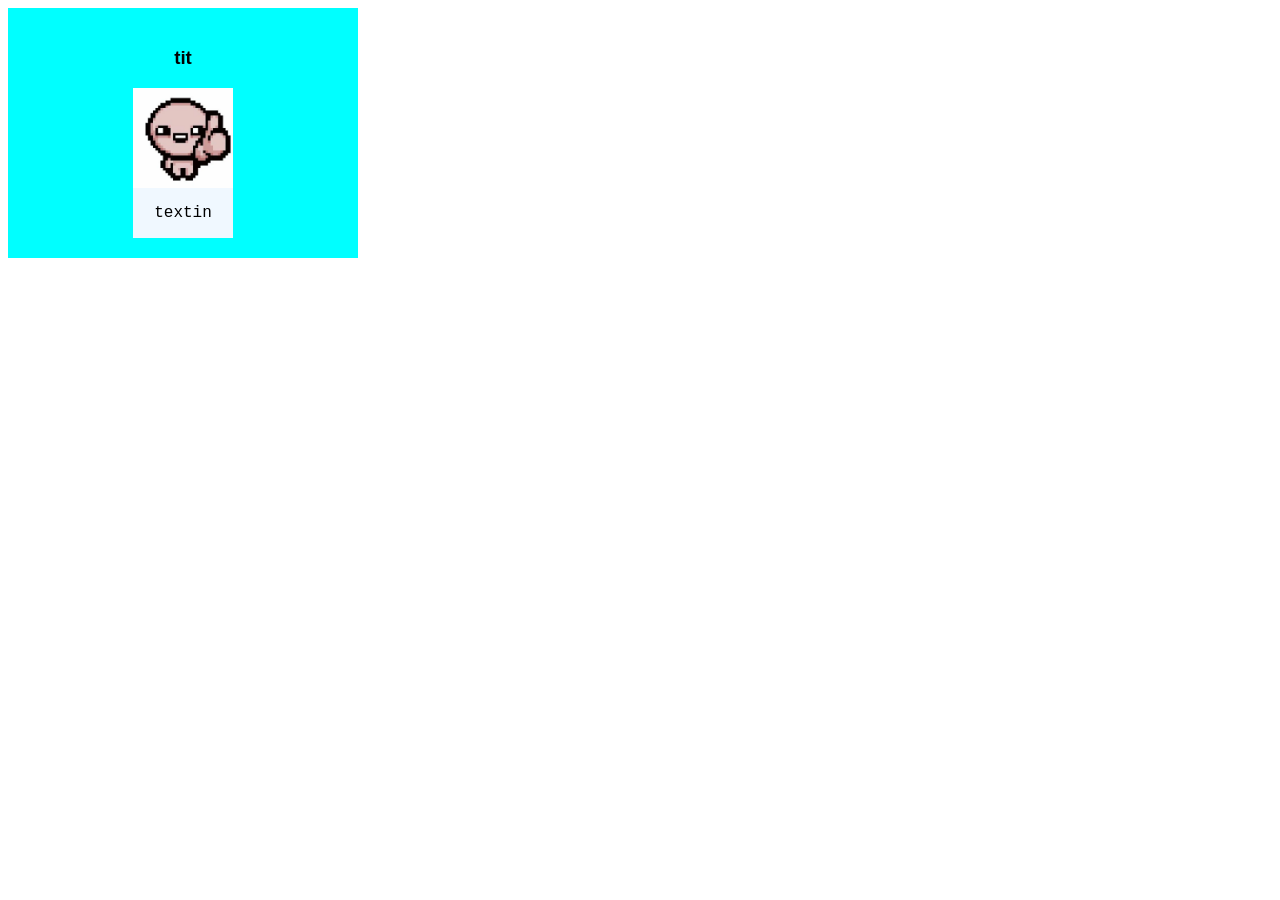
==== index.html @ 98f190f7 "Add files via upload" ====
<!DOCTYPE html>
<html lang="pt-br">
<head>
    <meta charset="UTF-8">
    <meta name="viewport" content="width=device-width, initial-scale=1.0">
    <title>Danyfication</title>

    <!-- styles -->
     <link rel="stylesheet" href="style.css">

</head>
<body>
    <div id="tudo">
        <div id="bloco">
            <h3 id="tit">tit</h3>
            <div id="content">
                <img src="images.webp" alt="cegos não são bem-vindos pois não VÊ" id="img">
                <p id="textin">textin</p>
            </div>
        </div>
    </div>
</body>
</html>
---- style.css ----
#tudo{
    display: grid;
}
    
    
#bloco{
    width: 350px;
    height: 250px;
    display: flex;
    flex-direction: column;
    place-items: center;
    justify-content: center;
    background-color: aqua;
}
#tit{
    font-family: 'Franklin Gothic Medium', 'Arial Narrow', Arial, sans-serif;
}
#content{
    display: flex;
    flex-direction: column;
    place-items: center;
    justify-content: center;
    background-color: aliceblue;
}
#img{
    width: 100px;
    height: 100px;
}
#textin{
    font-family: 'Courier New', Courier, monospace;
}
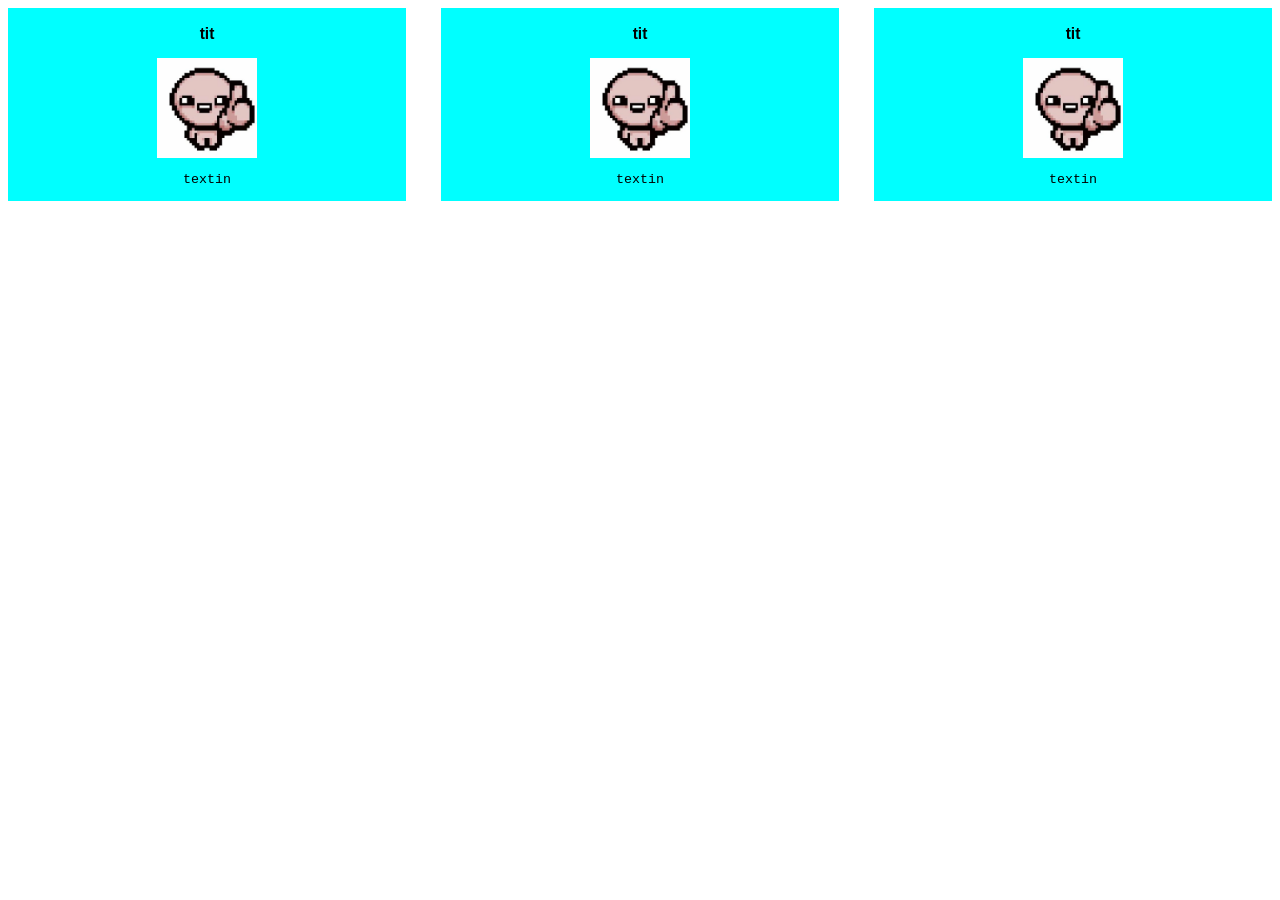
==== commit 86a1205c: "Add files via upload" ====
--- a/index.html
+++ b/index.html
@@ -11,13 +11,21 @@
 </head>
 <body>
     <div id="tudo">
-        <div id="bloco">
+        <button id="bloco" onclick="">
             <h3 id="tit">tit</h3>
-            <div id="content">
-                <img src="images.webp" alt="cegos não são bem-vindos pois não VÊ" id="img">
-                <p id="textin">textin</p>
-            </div>
-        </div>
+            <img src="images.webp" alt="cegos não são bem-vindos pois não VÊ" id="img">
+            <p id="textin">textin</p>
+        </button>
+        <button id="bloco" onclick="">
+            <h3 id="tit">tit</h3>
+            <img src="images.webp" alt="cegos não são bem-vindos pois não VÊ" id="img">
+            <p id="textin">textin</p>
+        </button>
+        <button id="bloco" onclick="">
+            <h3 id="tit">tit</h3>
+            <img src="images.webp" alt="cegos não são bem-vindos pois não VÊ" id="img">
+            <p id="textin">textin</p>
+        </button>
     </div>
 </body>
 </html>
--- a/style.css
+++ b/style.css
@@ -1,26 +1,22 @@
 #tudo{
     display: grid;
+    grid-template-columns: repeat(auto-fit, minmax(350px, 1fr));
+    gap: 35px;
 }
     
     
 #bloco{
-    width: 350px;
-    height: 250px;
+    width: 100%;
+    height: 100%;
     display: flex;
     flex-direction: column;
     place-items: center;
-    justify-content: center;
-    background-color: aqua;
+    justify-content: center;    
+    background-color: aqua; 
+    border: none;
 }
 #tit{
     font-family: 'Franklin Gothic Medium', 'Arial Narrow', Arial, sans-serif;
-}
-#content{
-    display: flex;
-    flex-direction: column;
-    place-items: center;
-    justify-content: center;
-    background-color: aliceblue;
 }
 #img{
     width: 100px;
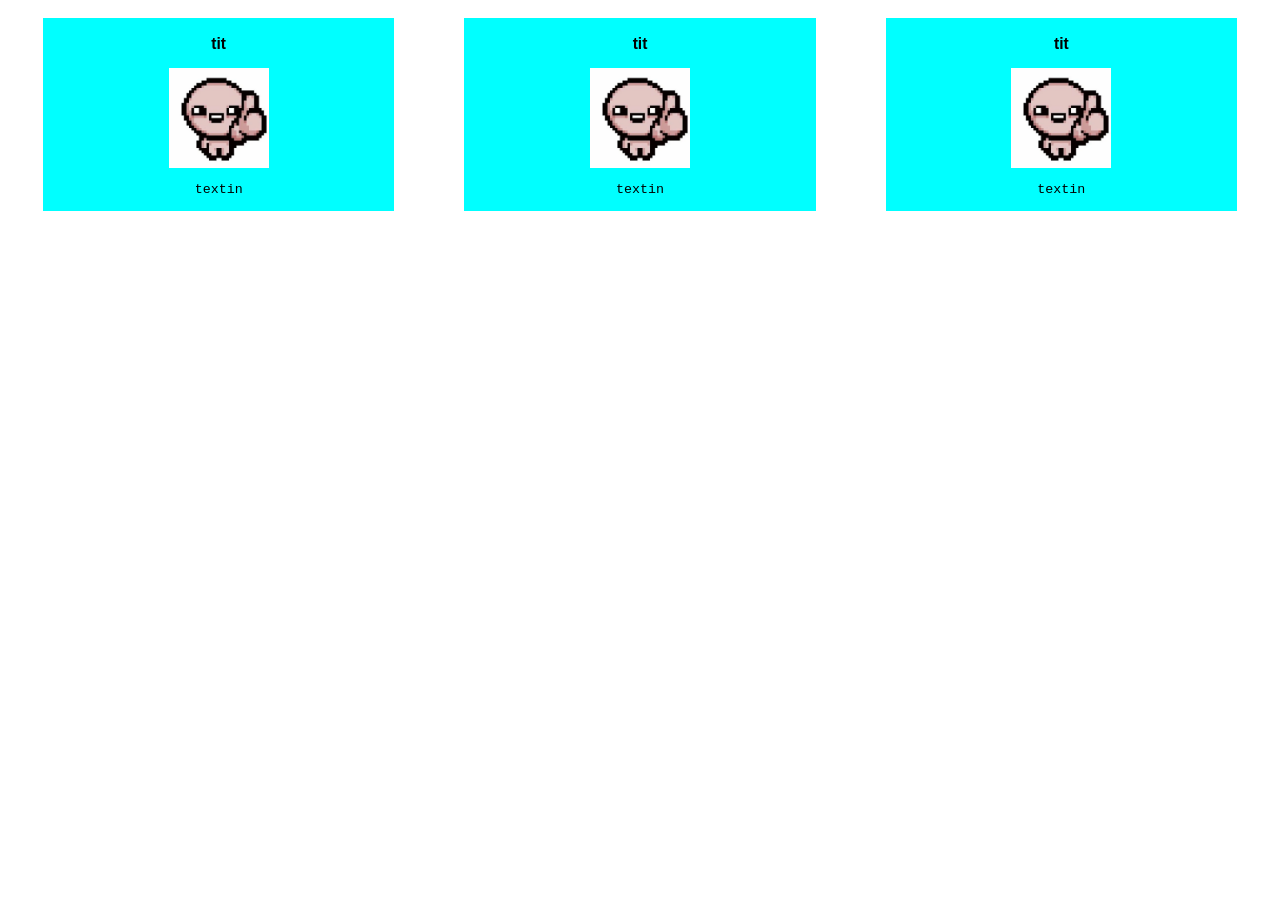
==== commit 0d360ff0: "Add files via upload" ====
--- a/index.html
+++ b/index.html
@@ -13,17 +13,17 @@
     <div id="tudo">
         <button id="bloco" onclick="">
             <h3 id="tit">tit</h3>
-            <img src="images.webp" alt="cegos não são bem-vindos pois não VÊ" id="img">
+            <img src="images.webp" id="img">
             <p id="textin">textin</p>
         </button>
         <button id="bloco" onclick="">
             <h3 id="tit">tit</h3>
-            <img src="images.webp" alt="cegos não são bem-vindos pois não VÊ" id="img">
+            <img src="images.webp" id="img">
             <p id="textin">textin</p>
         </button>
         <button id="bloco" onclick="">
             <h3 id="tit">tit</h3>
-            <img src="images.webp" alt="cegos não são bem-vindos pois não VÊ" id="img">
+            <img src="images.webp" id="img">
             <p id="textin">textin</p>
         </button>
     </div>
--- a/style.css
+++ b/style.css
@@ -1,13 +1,14 @@
 #tudo{
+    padding: 10px 35px;
     display: grid;
     grid-template-columns: repeat(auto-fit, minmax(350px, 1fr));
-    gap: 35px;
+    gap: 70px;
 }
     
     
 #bloco{
     width: 100%;
-    height: 100%;
+    height:100%;
     display: flex;
     flex-direction: column;
     place-items: center;
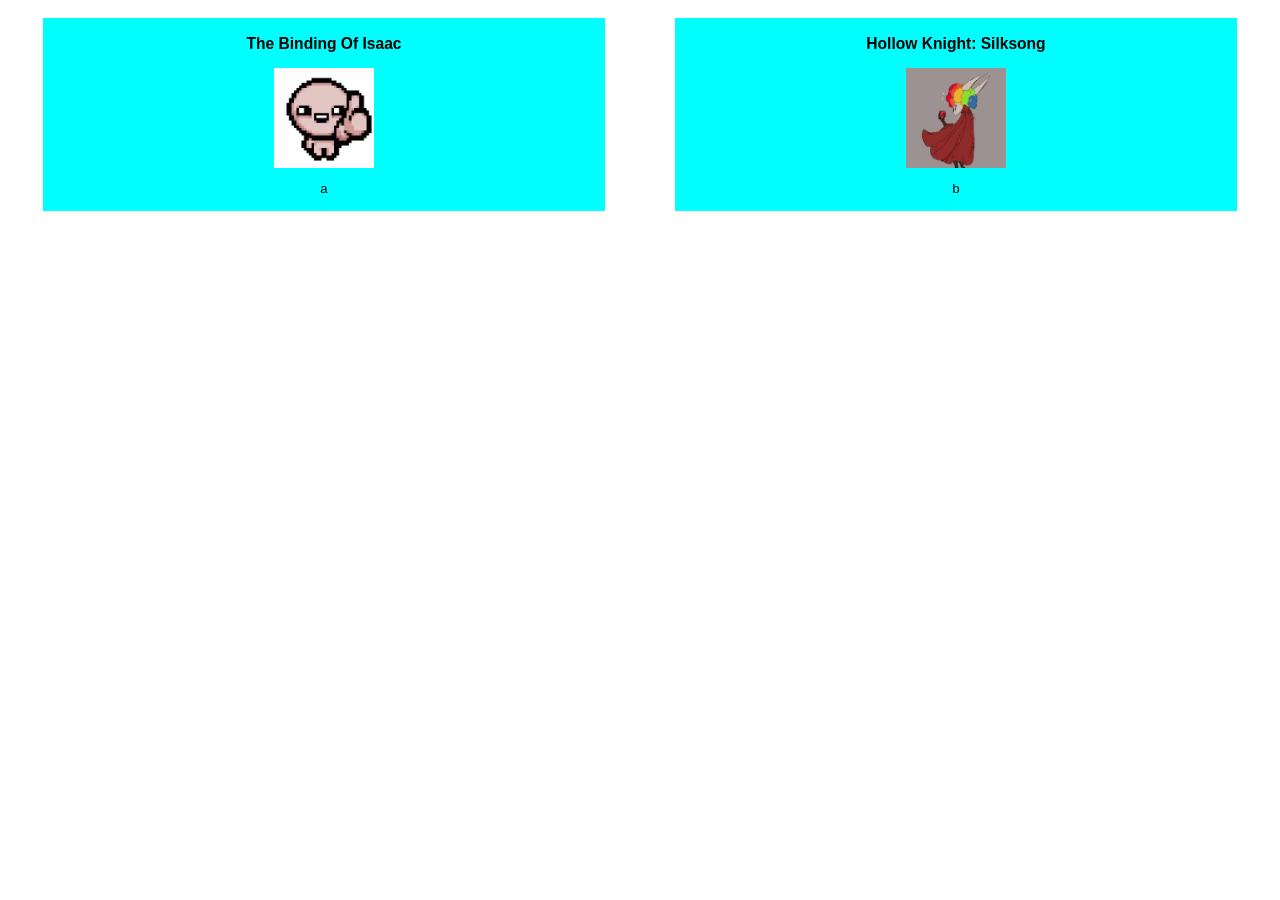
==== commit e209f4e3: "Add files via upload" ====
--- a/index.html
+++ b/index.html
@@ -11,21 +11,8 @@
 </head>
 <body>
     <div id="tudo">
-        <button id="bloco" onclick="">
-            <h3 id="tit">tit</h3>
-            <img src="images.webp" id="img">
-            <p id="textin">textin</p>
-        </button>
-        <button id="bloco" onclick="">
-            <h3 id="tit">tit</h3>
-            <img src="images.webp" id="img">
-            <p id="textin">textin</p>
-        </button>
-        <button id="bloco" onclick="">
-            <h3 id="tit">tit</h3>
-            <img src="images.webp" id="img">
-            <p id="textin">textin</p>
-        </button>
+        
     </div>
+    <script src="script.js"></script>
 </body>
 </html>
--- a/style.css
+++ b/style.css
@@ -1,7 +1,7 @@
 #tudo{
     padding: 10px 35px;
     display: grid;
-    grid-template-columns: repeat(auto-fit, minmax(350px, 1fr));
+    grid-template-columns: repeat(auto-fit, minmax(200px, 1fr));
     gap: 70px;
 }
     
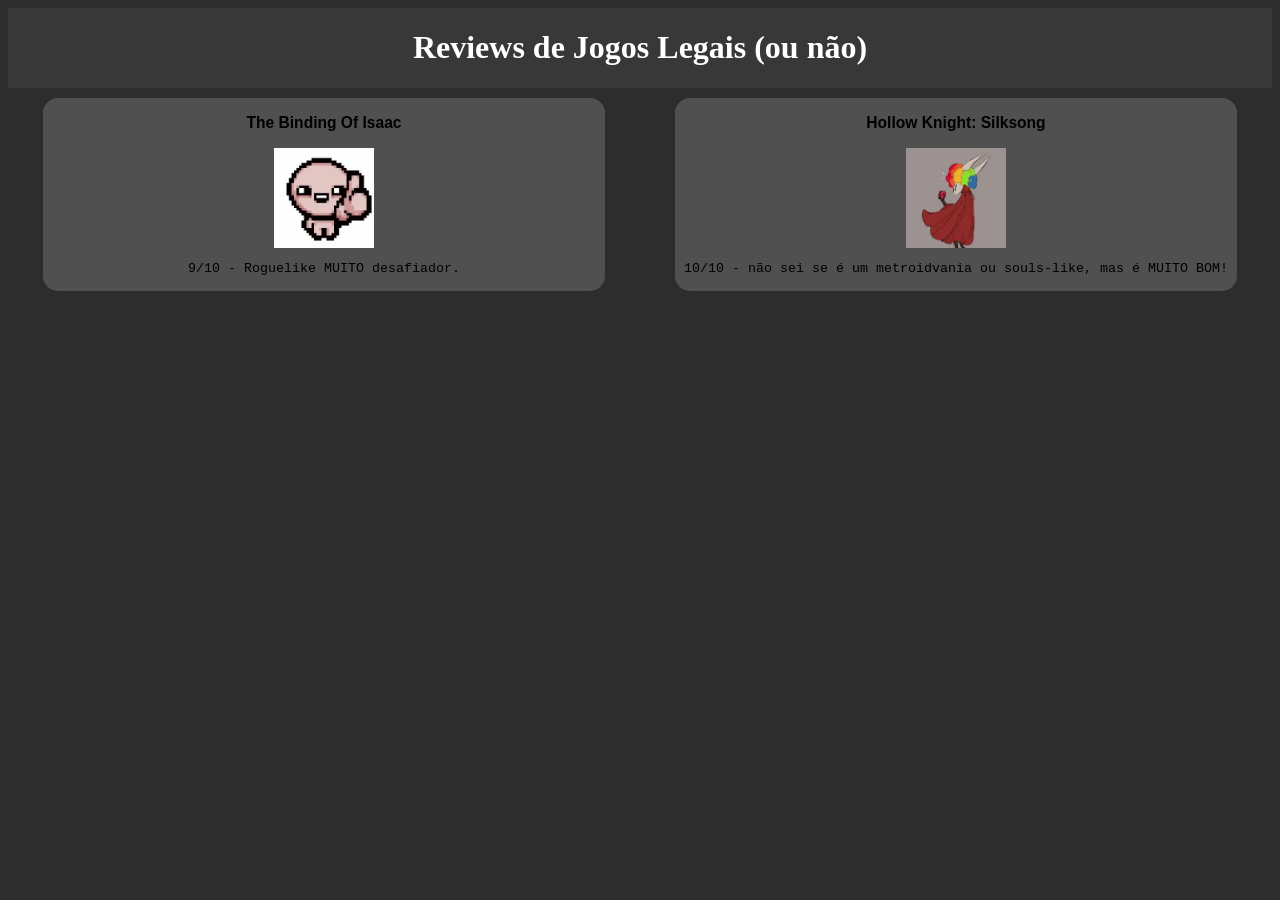
==== commit d3fb465c: "Add files via upload" ====
--- a/index.html
+++ b/index.html
@@ -10,9 +10,13 @@
 
 </head>
 <body>
-    <div id="tudo">
-        
+    <!-- Conteúdo principal -->
+    <div id="headerReviews">
+        <h1 id="HRtit">Reviews de Jogos Legais (ou não)</h1>
     </div>
+
+    <div id="tudo"> </div>
+
     <script src="script.js"></script>
 </body>
 </html>
--- a/style.css
+++ b/style.css
@@ -1,21 +1,52 @@
+/* Paleta de cores */
+    :root{
+        --HRtit: white;
+        --fundoReviews: rgb(45, 45, 45);
+        --blocoSelecionado: rgb(200, 129, 29);
+        --blocoNormal: rgb(80, 80, 80);
+    }
+
+/* Já é bem autodescritivo */
 #tudo{
     padding: 10px 35px;
     display: grid;
     grid-template-columns: repeat(auto-fit, minmax(200px, 1fr));
     gap: 70px;
 }
+
+body{
+    background-color:var(--fundoReviews);
+}
+
+#headerReviews{
+    display: flex;
+    background-color: rgba(73, 73, 73, 0.4);
+    justify-content: center;
+    place-items: center;
+}
+#HRtit{
+    font-family:Georgia, 'Times New Roman', Times, serif;
+    color: var(--HRtit);
+}
     
-    
-#bloco{
+/* Cada bloco nas reviews */
+#blocoR{
     width: 100%;
     height:100%;
     display: flex;
     flex-direction: column;
     place-items: center;
     justify-content: center;    
-    background-color: aqua; 
+    background-color: var(--blocoNormal); 
     border: none;
+    border-radius: 15px;
+    transition: scale 0.4s ease;
 }
+#blocoR:hover{
+    background-color: var(--blocoSelecionado);
+    scale: 1.1;
+}
+/* Conteúdo dos blocos de review */
 #tit{
     font-family: 'Franklin Gothic Medium', 'Arial Narrow', Arial, sans-serif;
 }
@@ -25,4 +56,6 @@
 }
 #textin{
     font-family: 'Courier New', Courier, monospace;
-}+}
+
+/* oq fazer abaixo? */
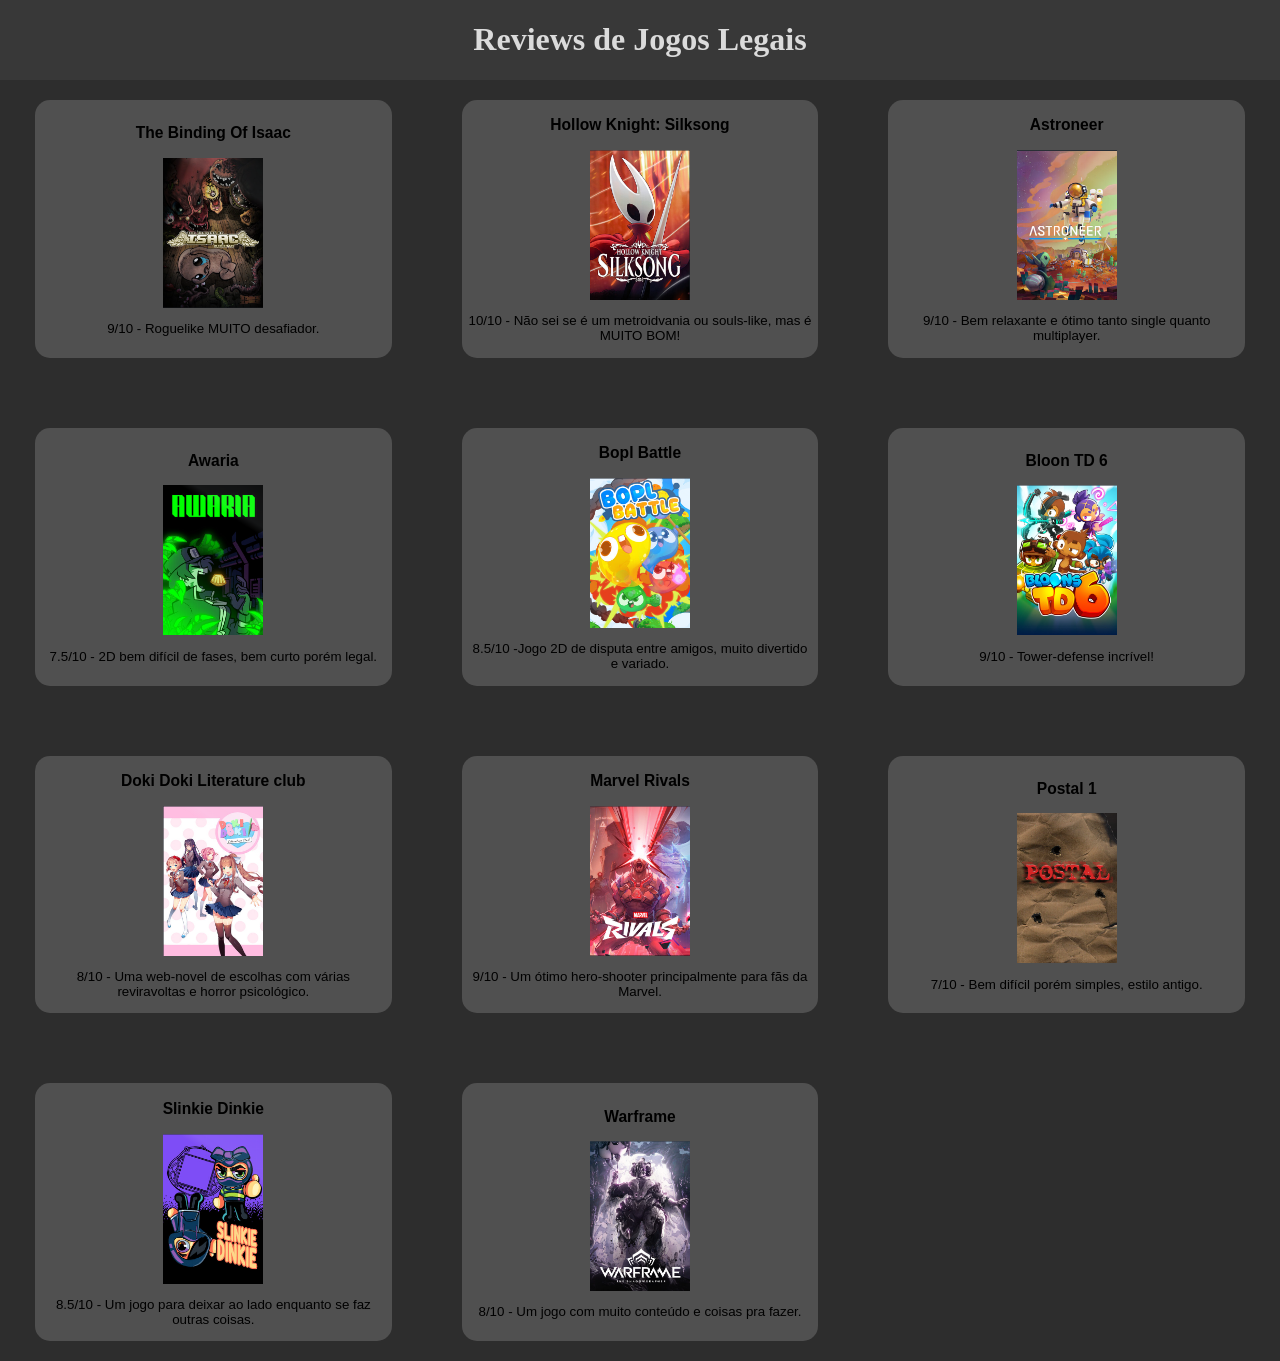
==== commit 2e431853: "teste adição de itens" ====
--- a/index.html
+++ b/index.html
@@ -12,7 +12,7 @@
 <body>
     <!-- Conteúdo principal -->
     <div id="headerReviews">
-        <h1 id="HRtit">Reviews de Jogos Legais (ou não)</h1>
+        <h1 id="HRtit">Reviews de Jogos Legais</h1>
     </div>
 
     <div id="tudo"> </div>
--- a/style.css
+++ b/style.css
@@ -1,22 +1,23 @@
-/* Paleta de cores */
     :root{
-        --HRtit: white;
+        --HRtit: rgb(219, 219, 219);
         --fundoReviews: rgb(45, 45, 45);
-        --blocoSelecionado: rgb(200, 129, 29);
+        --blocoSelecionado: rgb(171, 95, 51);
         --blocoNormal: rgb(80, 80, 80);
     }
 
 /* Já é bem autodescritivo */
 #tudo{
-    padding: 10px 35px;
+    padding: 20px 35px;
     display: grid;
-    grid-template-columns: repeat(auto-fit, minmax(200px, 1fr));
+    grid-template-columns: repeat(auto-fit, minmax(300px, 1fr));
     gap: 70px;
 }
 
 body{
     background-color:var(--fundoReviews);
-}
+    margin: 0px;
+    padding: 0px;
+} 
 
 #headerReviews{
     display: flex;
@@ -40,10 +41,11 @@
     background-color: var(--blocoNormal); 
     border: none;
     border-radius: 15px;
-    transition: scale 0.4s ease;
+    transition: all 0.4s ease;
 }
 #blocoR:hover{
     background-color: var(--blocoSelecionado);
+    color: white;
     scale: 1.1;
 }
 /* Conteúdo dos blocos de review */
@@ -52,10 +54,10 @@
 }
 #img{
     width: 100px;
-    height: 100px;
+    height: 150px;
 }
 #textin{
-    font-family: 'Courier New', Courier, monospace;
+    font-family:'Gill Sans', 'Gill Sans MT', Calibri, 'Trebuchet MS', sans-serif;
 }
 
 /* oq fazer abaixo? */
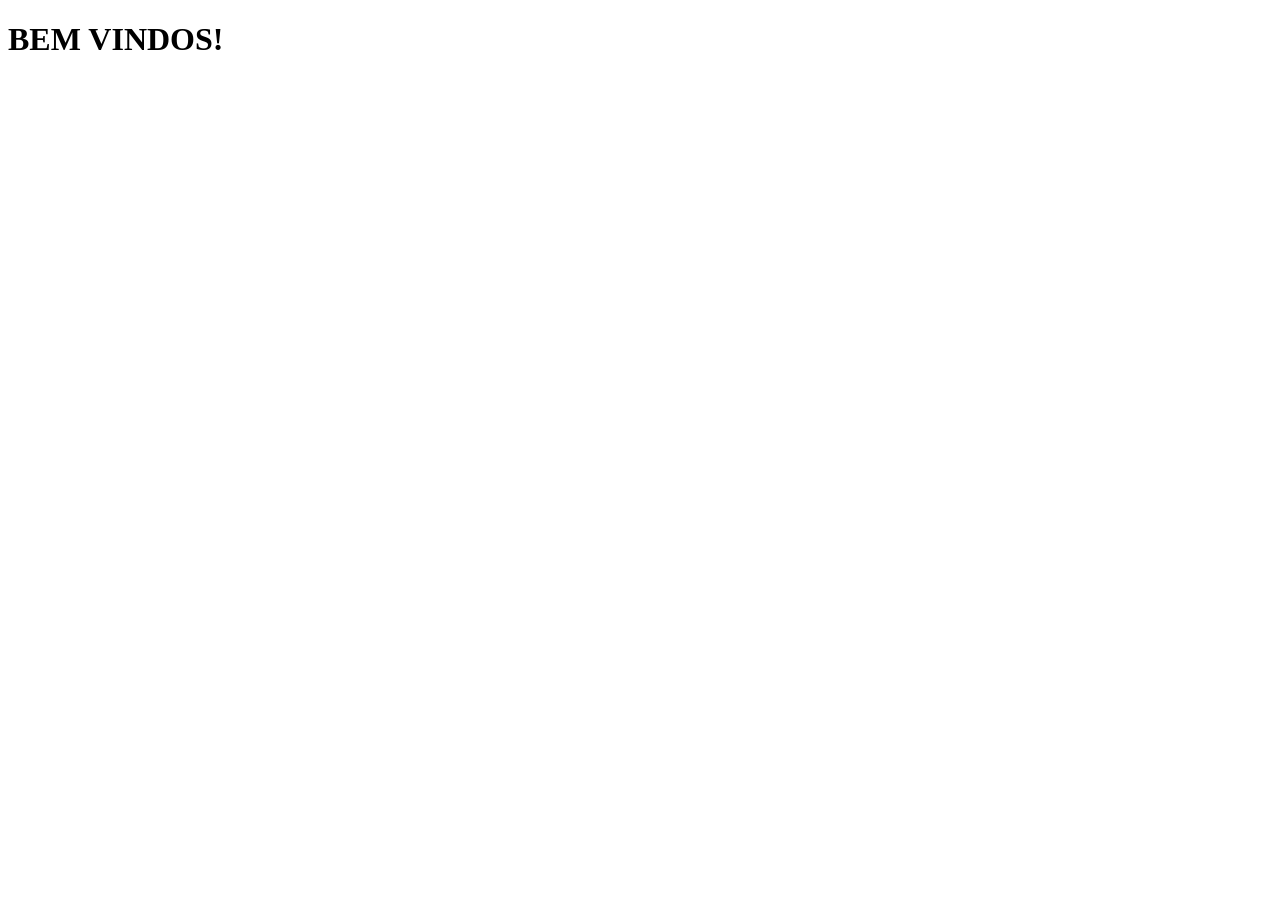
==== commit 60ac34fa: "aik" ====
--- a/index.html
+++ b/index.html
@@ -1,22 +1,13 @@
-<!DOCTYPE html>
-<html lang="pt-br">
-<head>
-    <meta charset="UTF-8">
-    <meta name="viewport" content="width=device-width, initial-scale=1.0">
-    <title>Danyfication</title>
-
-    <!-- styles -->
-     <link rel="stylesheet" href="style.css">
-
-</head>
-<body>
-    <!-- Conteúdo principal -->
-    <div id="headerReviews">
-        <h1 id="HRtit">Reviews de Jogos Legais</h1>
-    </div>
-
-    <div id="tudo"> </div>
-
-    <script src="script.js"></script>
-</body>
-</html>
+<!DOCTYPE html>
+<html lang="pt-br">
+<head>
+    <meta charset="UTF-8">
+    <meta name="viewport" content="width=device-width, initial-scale=1.0">
+    <title>Danyfication</title>
+    <link rel="stylesheet" href="style.css">
+</head>
+<body>
+    <h1 id="welcomeTxt">BEM VINDOS!</h1>
+    <script src="script.js"></script>
+</body>
+</html>
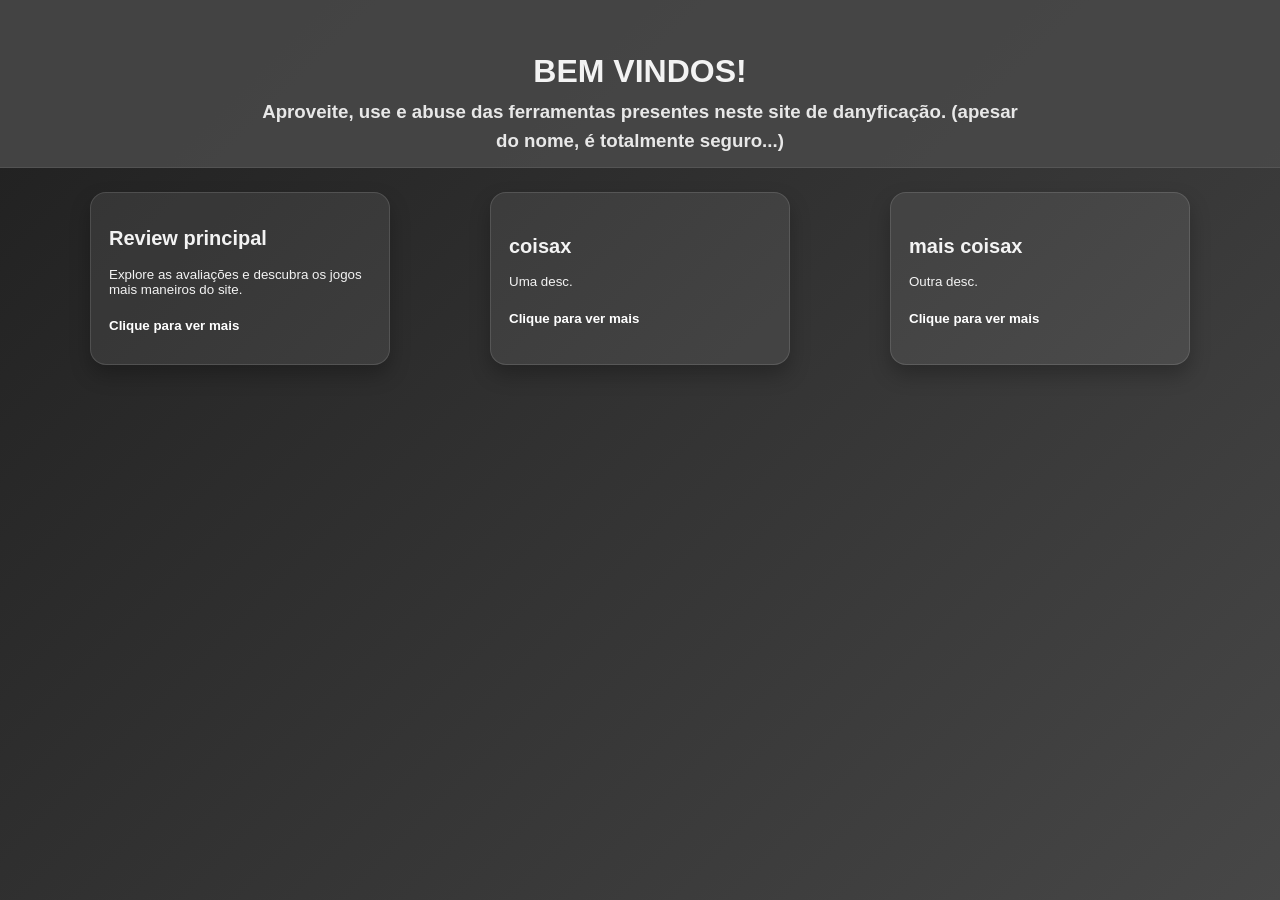
==== commit 278d32ba: "meeeeeeeeeeeeeeeeu, q trabalho" ====
--- a/index.html
+++ b/index.html
@@ -7,7 +7,19 @@
     <link rel="stylesheet" href="style.css">
 </head>
 <body>
-    <h1 id="welcomeTxt">BEM VINDOS!</h1>
+    <!-- Cabeçalho e texto da página inicial -->
+    <div id="header">
+        <h1 id="welcome">BEM VINDOS!</h1>
+        <h3 id="subtitle">Aproveite, use e abuse das ferramentas presentes neste site de danyficação. (apesar do nome, é totalmente seguro...)</h3>
+    </div>
+
+    <!-- Área principal onde os cards de review aparecem -->
+    <div id="pag1">
+        <div class="CardWrap">
+            <div id="ferramentas"></div>
+        </div>
+    </div>
+
     <script src="script.js"></script>
 </body>
 </html>
--- a/style.css
+++ b/style.css
@@ -0,0 +1,77 @@
+/* Cores e base do visual da home */
+:root {
+    --painel: rgba(73, 73, 73, 0.85);
+    --text: #f3f3f3;
+    --selecionado: #ab5f33;
+}
+
+
+/* Fundo e tipografia geral da página */
+body {
+    margin: 0;
+    min-height: 100vh;
+    font-family: Arial, Helvetica, sans-serif;
+    background: linear-gradient(135deg, #1f1f1f, #474747);
+    color: var(--text);
+}
+
+#header {
+    padding: 32px 20px 12px;
+    text-align: center;
+    background: var(--painel);
+    border-bottom: 1px solid rgba(255, 255, 255, 0.08);
+}
+
+#welcome {
+    margin-bottom: 8px;
+    font-size: 2rem;
+}
+
+#subtitle {
+    margin: 0 auto;
+    max-width: 760px;
+    color: #e8e8e8;
+    line-height: 1.5;
+}
+
+#pag1 {
+    padding: 24px;
+}
+
+.CardWrap {
+    display: flex;
+    justify-content: center;
+}
+
+/* Grade dos cards principais da página inicial */
+#ferramentas {
+    width: min(100%, 1100px);
+    display: grid;
+    grid-template-columns: repeat(auto-fit, minmax(260px, 1fr));
+    gap: 100px;
+}
+
+/* Estilo dos blocos clicáveis de review */
+.Card {
+    width: 100%;
+    padding: 18px;
+    border: 1px solid rgba(255, 255, 255, 0.12);
+    border-radius: 16px;
+    background: rgba(255, 255, 255, 0.08);
+    color: var(--text);
+    text-align: left;
+    box-shadow: 0 10px 20px rgba(0, 0, 0, 0.25);
+    transition: transform 0.2s ease, background 0.2s ease;
+}
+
+.Card:hover {
+    transform: translateY(-6px);
+    background: var(--selecionado);
+}
+
+.RedirectTxt {
+    display: inline-block;
+    margin-top: 8px;
+    font-weight: 700;
+    color: #fff;
+}
